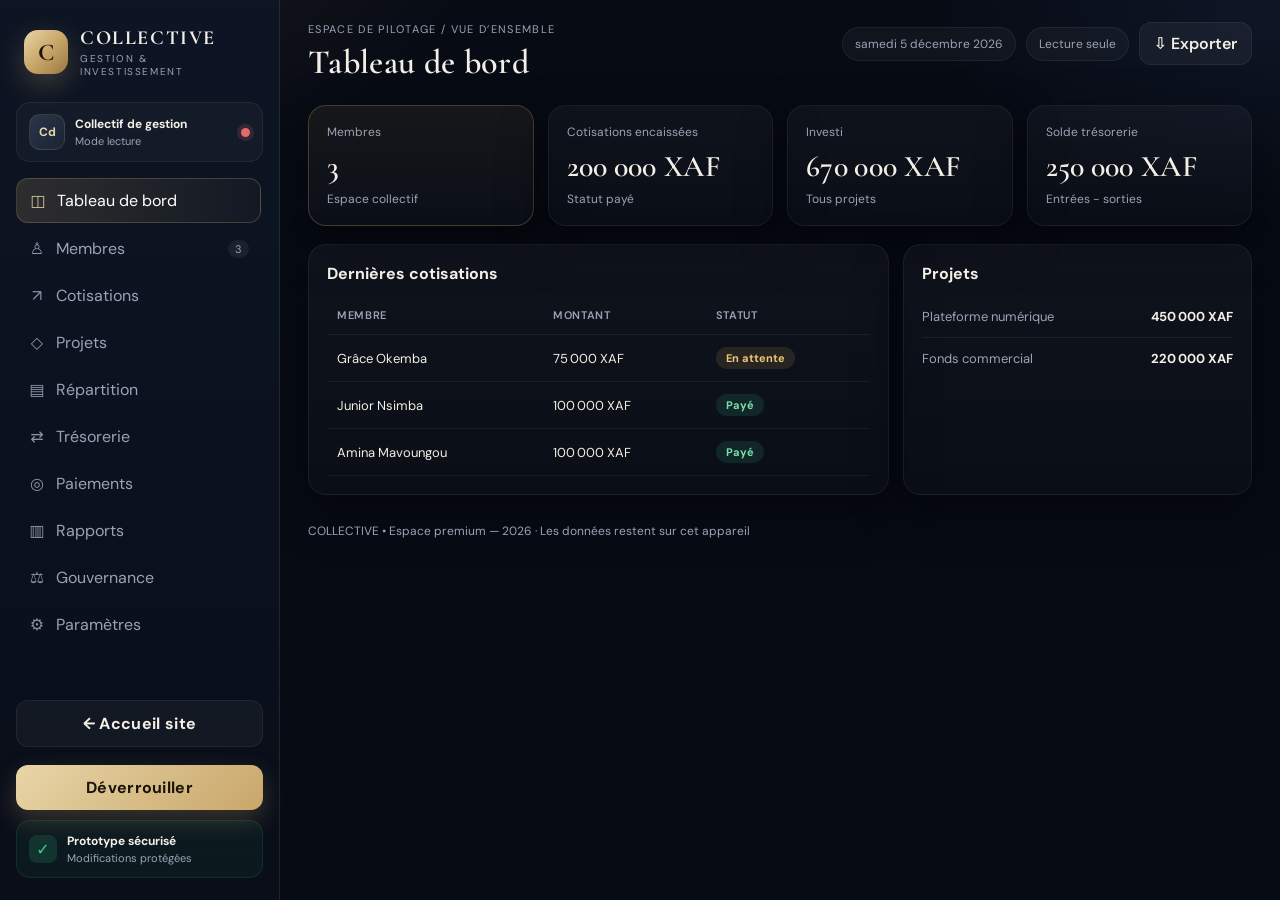
==== app.html @ b7f1f4a0 "Landing 3 pages avec slide + app.html séparée" ====
<!doctype html>
<html lang="fr">
<head>
  <meta charset="utf-8">
  <meta name="viewport" content="width=device-width,initial-scale=1">
  <meta name="theme-color" content="#0a0f1a">
  <title>COLLECTIVE — Espace de gestion</title>
  <link rel="stylesheet" href="style.css">
  <link rel="preconnect" href="https://fonts.googleapis.com">
  <link rel="preconnect" href="https://fonts.gstatic.com" crossorigin>
  <link href="https://fonts.googleapis.com/css2?family=Cormorant+Garamond:wght@500;600;700&family=DM+Sans:wght@400;500;600;700&display=swap" rel="stylesheet">
</head>
<body>
  <div class="app-shell">
    <aside class="sidebar">
      <div class="brand">
        <div class="brand-mark">C</div>
        <div>
          <b>COLLECTIVE</b>
          <small>GESTION & INVESTISSEMENT</small>
        </div>
      </div>
      <div class="workspace">
        <span class="avatar" id="wsAvatar">CG</span>
        <div>
          <b id="wsName">Collectif de gestion</b>
          <small id="wsMode">Mode lecture</small>
        </div>
        <span class="lock-dot" id="lockDot" title="Verrouillé"></span>
      </div>
      <nav id="nav">
        <button class="nav-item active" data-page="dashboard"><span>◫</span> Tableau de bord</button>
        <button class="nav-item" data-page="members"><span>♙</span> Membres <em id="memberNavCount">0</em></button>
        <button class="nav-item" data-page="contributions"><span>↗</span> Cotisations</button>
        <button class="nav-item" data-page="projects"><span>◇</span> Projets</button>
        <button class="nav-item" data-page="finance"><span>▤</span> Répartition</button>
        <button class="nav-item" data-page="transactions"><span>⇄</span> Trésorerie</button>
        <button class="nav-item" data-page="payments"><span>◎</span> Paiements</button>
        <button class="nav-item" data-page="reports"><span>▥</span> Rapports</button>
        <button class="nav-item" data-page="governance"><span>⚖</span> Gouvernance</button>
        <button class="nav-item" data-page="settings"><span>⚙</span> Paramètres</button>
      </nav>
      <div class="sidebar-bottom">
        <a href="index.html" class="btn-unlock locked-state" style="display:block;text-align:center;text-decoration:none;margin-bottom:8px">← Accueil site</a>
        <button class="btn-unlock" id="toggleLockBtn">Déverrouiller</button>
        <div class="secure-line">
          <span class="secure-icon">✓</span>
          <div>
            <b>Prototype sécurisé</b>
            <small>Modifications protégées</small>
          </div>
        </div>
      </div>
    </aside>
    <main class="main">
      <header class="topbar">
        <div>
          <div class="eyebrow">ESPACE DE PILOTAGE / <span id="crumb">VUE D’ENSEMBLE</span></div>
          <h1 id="pageTitle">Tableau de bord</h1>
        </div>
        <div class="top-actions">
          <span class="date-pill" id="today"></span>
          <span class="mode-pill" id="modePill">Lecture seule</span>
          <button class="btn btn-light" id="exportAll">⇩ Exporter</button>
        </div>
      </header>
      <div id="pageContent"></div>
      <footer>COLLECTIVE • Espace premium — <span id="year"></span> · Les données restent sur cet appareil</footer>
    </main>
  </div>
  <div id="modalRoot"></div>
  <div class="toast" id="toast"></div>
  <input id="importFile" type="file" accept="application/json" hidden>
  <script src="app.js"></script>
</body>
</html>
---- style.css ----
:root{
  --bg:#070b14;
  --bg2:#0c1220;
  --panel:#101826;
  --panel2:#152033;
  --line:rgba(201,167,106,.14);
  --line2:rgba(255,255,255,.06);
  --text:#f3efe6;
  --muted:#9aa3b5;
  --gold:#c9a76a;
  --gold2:#e8d5a8;
  --gold-soft:rgba(201,167,106,.12);
  --ok:#3ecf8e;
  --warn:#e6b35a;
  --danger:#e06b6b;
  --blue:#6ea8ff;
  --radius:18px;
  --shadow:0 18px 50px rgba(0,0,0,.45);
  --sidebar:280px;
  --font:"DM Sans",system-ui,sans-serif;
  --display:"Cormorant Garamond",Georgia,serif;
}
*{box-sizing:border-box}
html,body{margin:0;padding:0;min-height:100%}
body{
  font-family:var(--font);
  color:var(--text);
  background:
    radial-gradient(900px 500px at 0% -10%, rgba(201,167,106,.12), transparent 55%),
    radial-gradient(700px 400px at 100% 0%, rgba(80,120,200,.10), transparent 50%),
    var(--bg);
}
button,input,select,textarea{font:inherit;color:inherit}
button{cursor:pointer;border:0;background:none}
a{color:var(--gold2);text-decoration:none}
.app-shell{display:grid;grid-template-columns:var(--sidebar) 1fr;min-height:100vh}
.sidebar{
  background:linear-gradient(180deg,#0d1524 0%,#090e18 100%);
  border-right:1px solid var(--line);
  padding:22px 16px;
  display:flex;flex-direction:column;gap:16px;
  position:sticky;top:0;height:100vh;
}
.brand{display:flex;align-items:center;gap:12px;padding:4px 8px 8px}
.brand-mark{
  width:44px;height:44px;border-radius:14px;
  background:linear-gradient(135deg,#e8d5a8,#c9a76a 50%,#9a7740);
  color:#1a1408;display:grid;place-items:center;
  font-family:var(--display);font-weight:700;font-size:24px;
  box-shadow:0 10px 28px rgba(201,167,106,.28);
}
.brand b{display:block;font-family:var(--display);font-size:20px;letter-spacing:.08em;font-weight:700}
.brand small{display:block;font-size:10px;letter-spacing:.16em;color:var(--muted);margin-top:2px}
.workspace{
  display:flex;align-items:center;gap:10px;
  background:rgba(255,255,255,.03);
  border:1px solid var(--line2);
  border-radius:14px;padding:11px 12px;
}
.avatar{
  width:36px;height:36px;border-radius:11px;
  background:linear-gradient(135deg,#2a3548,#1a2436);
  border:1px solid var(--line);
  display:grid;place-items:center;font-size:12px;font-weight:700;color:var(--gold2);
}
.workspace b,.workspace small{display:block}
.workspace b{font-size:12px}
.workspace small{font-size:11px;color:var(--muted);margin-top:2px}
.lock-dot{
  width:9px;height:9px;border-radius:50%;margin-left:auto;
  background:#e06b6b;box-shadow:0 0 0 4px rgba(224,107,107,.15);
}
.lock-dot.unlocked{background:var(--ok);box-shadow:0 0 0 4px rgba(62,207,142,.15)}
nav{display:flex;flex-direction:column;gap:4px;flex:1;overflow:auto;padding-right:2px}
.nav-item{
  display:flex;align-items:center;gap:10px;
  padding:11px 12px;border-radius:12px;color:var(--muted);
  text-align:left;transition:.15s ease;
}
.nav-item span{width:18px;text-align:center;opacity:.9}
.nav-item em{
  margin-left:auto;font-style:normal;font-size:11px;
  background:rgba(255,255,255,.06);padding:2px 7px;border-radius:999px;
}
.nav-item:hover{background:rgba(255,255,255,.04);color:var(--text)}
.nav-item.active{
  background:linear-gradient(90deg,rgba(201,167,106,.18),rgba(201,167,106,.04));
  color:#fff;border:1px solid rgba(201,167,106,.25);
}
.nav-item.active span{color:var(--gold2)}
.sidebar-bottom{display:grid;gap:10px}
.btn-unlock{
  width:100%;padding:12px 14px;border-radius:12px;
  background:linear-gradient(135deg,#e8d5a8,#c9a76a);
  color:#1a1408;font-weight:700;letter-spacing:.02em;
  box-shadow:0 10px 24px rgba(201,167,106,.25);
}
.btn-unlock:hover{filter:brightness(1.05)}
.btn-unlock.locked-state{
  background:rgba(255,255,255,.04);
  color:var(--text);border:1px solid var(--line2);
  box-shadow:none;
}
.secure-line{
  display:flex;gap:10px;align-items:center;
  padding:12px;border-radius:14px;
  background:rgba(62,207,142,.06);border:1px solid rgba(62,207,142,.12);
}
.secure-icon{
  width:28px;height:28px;border-radius:8px;background:rgba(62,207,142,.15);
  display:grid;place-items:center;color:var(--ok);font-weight:700;
}
.secure-line b,.secure-line small{display:block}
.secure-line b{font-size:12px}
.secure-line small{font-size:11px;color:var(--muted);margin-top:2px}
.main{padding:22px 28px 40px;min-width:0}
.topbar{display:flex;justify-content:space-between;align-items:flex-start;gap:16px;margin-bottom:22px}
.eyebrow{color:var(--muted);font-size:11px;letter-spacing:.12em;text-transform:uppercase;margin-bottom:6px}
.topbar h1{margin:0;font-family:var(--display);font-size:34px;font-weight:600;letter-spacing:.01em}
.top-actions{display:flex;align-items:center;gap:10px;flex-wrap:wrap;justify-content:flex-end}
.date-pill,.mode-pill{
  background:rgba(255,255,255,.04);border:1px solid var(--line2);
  padding:8px 12px;border-radius:999px;color:var(--muted);font-size:12px;
}
.mode-pill.edit{color:#1a1408;background:linear-gradient(135deg,#e8d5a8,#c9a76a);border-color:transparent;font-weight:700}
.btn{
  display:inline-flex;align-items:center;gap:8px;
  padding:10px 14px;border-radius:12px;font-weight:600;transition:.15s ease;
}
.btn-light{background:rgba(255,255,255,.05);border:1px solid var(--line2);color:var(--text)}
.btn-light:hover{background:rgba(255,255,255,.09)}
.btn-primary{
  background:linear-gradient(135deg,#e8d5a8,#c9a76a);
  color:#1a1408;box-shadow:0 10px 24px rgba(201,167,106,.22);
}
.btn-primary:hover{filter:brightness(1.06)}
.btn-danger{background:rgba(224,107,107,.12);color:#f0a0a0;border:1px solid rgba(224,107,107,.25)}
.btn-ghost{color:var(--muted)}
.btn-ghost:hover{color:var(--text)}
.btn:disabled,.btn[disabled]{opacity:.45;cursor:not-allowed;filter:none}
.grid{display:grid;gap:16px}
.stats{display:grid;grid-template-columns:repeat(4,minmax(0,1fr));gap:14px;margin-bottom:18px}
.card{
  background:linear-gradient(180deg,rgba(255,255,255,.035),rgba(255,255,255,.015));
  border:1px solid var(--line2);
  border-radius:var(--radius);
  padding:18px;
  box-shadow:var(--shadow);
}
.card.gold-edge{border-color:rgba(201,167,106,.28);background:linear-gradient(180deg,rgba(201,167,106,.08),rgba(255,255,255,.02))}
.stat-label{font-size:12px;color:var(--muted)}
.stat-value{font-family:var(--display);font-size:30px;font-weight:600;margin-top:8px;letter-spacing:.01em}
.stat-sub{font-size:12px;color:var(--muted);margin-top:6px}
.page-head{display:flex;justify-content:space-between;align-items:center;gap:12px;margin-bottom:14px}
.two-col{display:grid;grid-template-columns:1.25fr .75fr;gap:14px}
.three-col{display:grid;grid-template-columns:repeat(3,1fr);gap:14px}
.table-top{display:flex;justify-content:space-between;align-items:center;gap:10px;margin-bottom:12px;flex-wrap:wrap}
.search{
  min-width:200px;flex:1;max-width:280px;
  background:rgba(0,0,0,.25);border:1px solid var(--line2);
  border-radius:12px;padding:11px 12px;outline:none;
}
.search:focus{border-color:rgba(201,167,106,.45)}
.table-wrap{overflow:auto}
table{width:100%;border-collapse:collapse}
th,td{padding:12px 10px;text-align:left;border-bottom:1px solid var(--line2);font-size:13px}
th{color:var(--muted);font-size:11px;text-transform:uppercase;letter-spacing:.06em;font-weight:600}
tr:hover td{background:rgba(255,255,255,.02)}
.badge{display:inline-flex;align-items:center;padding:4px 10px;border-radius:999px;font-size:11px;font-weight:700}
.badge-ok{background:rgba(62,207,142,.12);color:#7be0b0}
.badge-warn{background:rgba(230,179,90,.12);color:#f0c878}
.badge-danger{background:rgba(224,107,107,.12);color:#f0a0a0}
.badge-info{background:rgba(110,168,255,.12);color:#9ec2ff}
.badge-gold{background:var(--gold-soft);color:var(--gold2)}
.form-grid{display:grid;grid-template-columns:1fr 1fr;gap:12px}
.field{display:grid;gap:6px}
.field.full{grid-column:1/-1}
.field label{font-size:12px;color:var(--muted)}
.field input,.field select,.field textarea{
  background:rgba(0,0,0,.28);border:1px solid var(--line2);
  border-radius:12px;padding:11px 12px;outline:none;
}
.field input:focus,.field select:focus,.field textarea:focus{
  border-color:rgba(201,167,106,.5);box-shadow:0 0 0 3px rgba(201,167,106,.12);
}
.field textarea{min-height:90px;resize:vertical}
.notice{
  border-left:3px solid var(--gold);
  background:rgba(201,167,106,.08);
  padding:14px 16px;font-size:13px;line-height:1.65;color:var(--gold2);
  border-radius:0 12px 12px 0;margin-bottom:16px;
}
.metric-line{display:flex;justify-content:space-between;gap:12px;font-size:13px;padding:12px 0;border-bottom:1px solid var(--line2)}
.metric-line:last-child{border-bottom:0}
.metric-line span{color:var(--muted)}
.pay-grid{display:grid;grid-template-columns:repeat(2,minmax(0,1fr));gap:14px}
.pay-card{
  border:1px solid var(--line2);border-radius:16px;padding:16px;
  background:linear-gradient(180deg,rgba(255,255,255,.03),rgba(255,255,255,.01));
}
.pay-card h3{margin:0 0 4px;font-size:15px}
.pay-card .provider{font-size:12px;color:var(--muted);margin-bottom:12px}
.pay-card .num{font-family:var(--display);font-size:22px;font-weight:600;letter-spacing:.02em;color:var(--gold2)}
.pay-card .owner{font-size:12px;color:var(--muted);margin-top:6px}
.pay-logo{
  width:42px;height:42px;border-radius:12px;display:grid;place-items:center;
  font-weight:800;font-size:12px;margin-bottom:10px;letter-spacing:.04em;
}
.pay-logo.momo{background:rgba(255,204,0,.15);color:#ffcc00}
.pay-logo.airtel{background:rgba(237,28,36,.15);color:#ff6b6b}
.pay-logo.orange{background:rgba(255,121,0,.15);color:#ff9a4a}
.pay-logo.visa{background:rgba(26,31,113,.25);color:#9eb6ff}
.modal-backdrop{
  position:fixed;inset:0;background:rgba(3,7,18,.78);
  display:grid;place-items:center;z-index:50;padding:20px;
  backdrop-filter:blur(6px);
}
.modal{
  width:min(520px,100%);background:#101826;border:1px solid var(--line);
  border-radius:20px;padding:22px;box-shadow:var(--shadow);
}
.modal h3{margin:0 0 14px;font-family:var(--display);font-size:26px;font-weight:600}
.modal-actions{display:flex;justify-content:flex-end;gap:10px;margin-top:18px}
.toast{
  position:fixed;bottom:24px;right:24px;z-index:60;
  background:#152033;border:1px solid var(--line);
  border-radius:14px;padding:12px 16px;box-shadow:var(--shadow);
  transform:translateY(120%);opacity:0;transition:.25s ease;max-width:320px;
}
.toast.show{transform:translateY(0);opacity:1}
footer{margin-top:28px;color:var(--muted);font-size:12px}
@media (max-width:1100px){
  .stats{grid-template-columns:repeat(2,minmax(0,1fr))}
  .two-col,.pay-grid{grid-template-columns:1fr}
}
@media (max-width:860px){
  .app-shell{grid-template-columns:1fr}
  .sidebar{position:relative;height:auto}
  .stats,.three-col,.form-grid{grid-template-columns:1fr}
  .main{padding:16px}
  .topbar h1{font-size:26px}
}
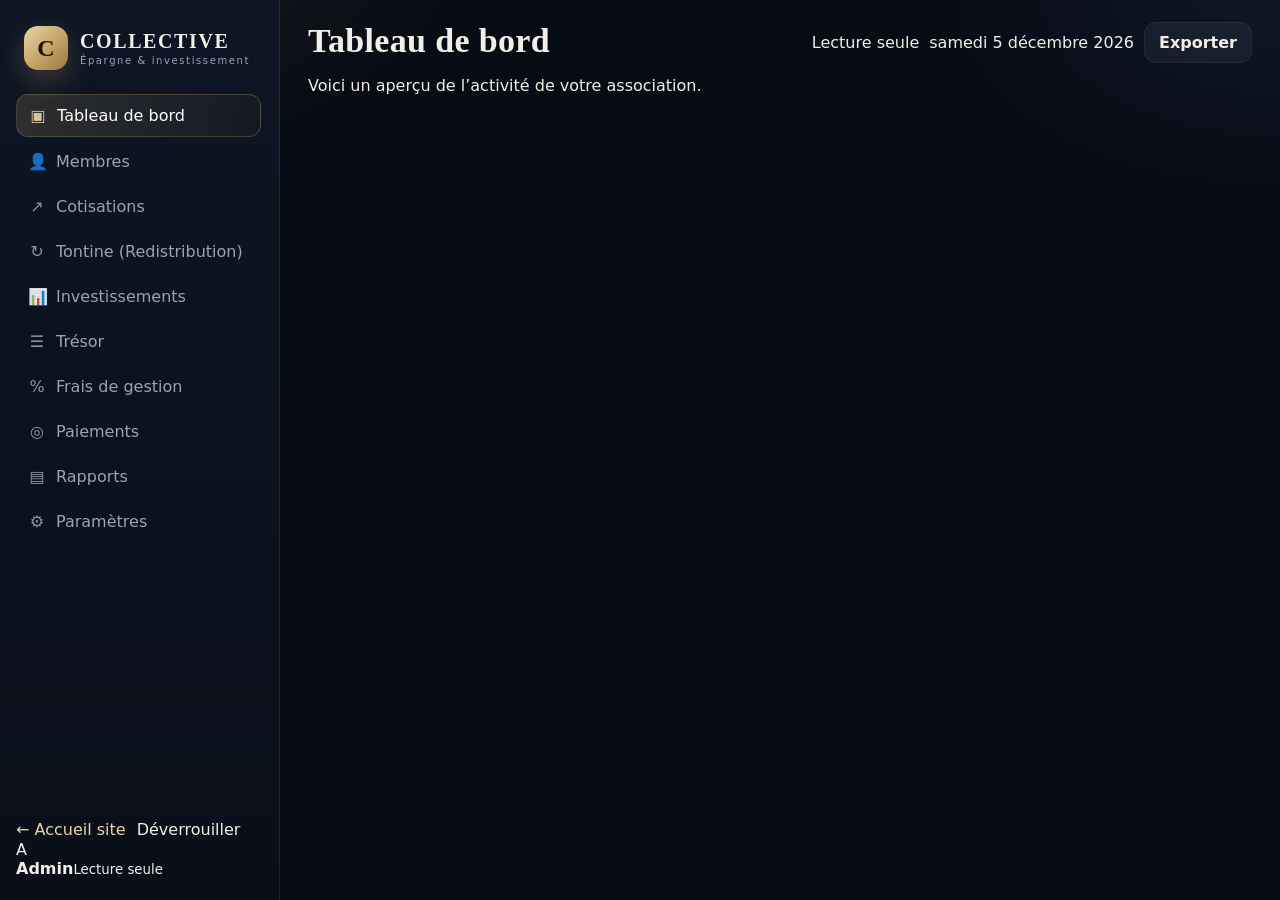
==== commit e25c5713: "UI type Tontine Solidaire: donut, graphiques, thèmes couleurs, tontine" ====
--- a/app.html
+++ b/app.html
@@ -3,12 +3,10 @@
 <head>
   <meta charset="utf-8">
   <meta name="viewport" content="width=device-width,initial-scale=1">
-  <meta name="theme-color" content="#0a0f1a">
+  <meta name="theme-color" content="#0b1f4a">
   <title>COLLECTIVE — Espace de gestion</title>
   <link rel="stylesheet" href="style.css">
-  <link rel="preconnect" href="https://fonts.googleapis.com">
-  <link rel="preconnect" href="https://fonts.gstatic.com" crossorigin>
-  <link href="https://fonts.googleapis.com/css2?family=Cormorant+Garamond:wght@500;600;700&family=DM+Sans:wght@400;500;600;700&display=swap" rel="stylesheet">
+  <link href="https://fonts.googleapis.com/css2?family=Inter:wght@400;500;600;700;800&display=swap" rel="stylesheet">
 </head>
 <body>
   <div class="app-shell">
@@ -17,55 +15,43 @@
         <div class="brand-mark">C</div>
         <div>
           <b>COLLECTIVE</b>
-          <small>GESTION & INVESTISSEMENT</small>
+          <small>Épargne & investissement</small>
         </div>
       </div>
-      <div class="workspace">
-        <span class="avatar" id="wsAvatar">CG</span>
-        <div>
-          <b id="wsName">Collectif de gestion</b>
-          <small id="wsMode">Mode lecture</small>
-        </div>
-        <span class="lock-dot" id="lockDot" title="Verrouillé"></span>
-      </div>
       <nav id="nav">
-        <button class="nav-item active" data-page="dashboard"><span>◫</span> Tableau de bord</button>
-        <button class="nav-item" data-page="members"><span>♙</span> Membres <em id="memberNavCount">0</em></button>
+        <button class="nav-item active" data-page="dashboard"><span>▣</span> Tableau de bord</button>
+        <button class="nav-item" data-page="members"><span>👤</span> Membres</button>
         <button class="nav-item" data-page="contributions"><span>↗</span> Cotisations</button>
-        <button class="nav-item" data-page="projects"><span>◇</span> Projets</button>
-        <button class="nav-item" data-page="finance"><span>▤</span> Répartition</button>
-        <button class="nav-item" data-page="transactions"><span>⇄</span> Trésorerie</button>
+        <button class="nav-item" data-page="tontine"><span>↻</span> Tontine (Redistribution)</button>
+        <button class="nav-item" data-page="projects"><span>📊</span> Investissements</button>
+        <button class="nav-item" data-page="transactions"><span>☰</span> Trésor</button>
+        <button class="nav-item" data-page="finance"><span>%</span> Frais de gestion</button>
         <button class="nav-item" data-page="payments"><span>◎</span> Paiements</button>
-        <button class="nav-item" data-page="reports"><span>▥</span> Rapports</button>
-        <button class="nav-item" data-page="governance"><span>⚖</span> Gouvernance</button>
+        <button class="nav-item" data-page="reports"><span>▤</span> Rapports</button>
         <button class="nav-item" data-page="settings"><span>⚙</span> Paramètres</button>
       </nav>
-      <div class="sidebar-bottom">
-        <a href="index.html" class="btn-unlock locked-state" style="display:block;text-align:center;text-decoration:none;margin-bottom:8px">← Accueil site</a>
-        <button class="btn-unlock" id="toggleLockBtn">Déverrouiller</button>
-        <div class="secure-line">
-          <span class="secure-icon">✓</span>
-          <div>
-            <b>Prototype sécurisé</b>
-            <small>Modifications protégées</small>
-          </div>
+      <div class="sidebar-foot">
+        <a href="index.html" class="side-link">← Accueil site</a>
+        <button class="side-btn" id="toggleLockBtn">Déverrouiller</button>
+        <div class="admin-chip">
+          <span class="av">A</span>
+          <div><b id="wsName">Admin</b><small id="wsMode">Lecture seule</small></div>
         </div>
       </div>
     </aside>
     <main class="main">
       <header class="topbar">
         <div>
-          <div class="eyebrow">ESPACE DE PILOTAGE / <span id="crumb">VUE D’ENSEMBLE</span></div>
           <h1 id="pageTitle">Tableau de bord</h1>
+          <p class="sub" id="pageSub">Voici un aperçu de l’activité de votre association.</p>
         </div>
         <div class="top-actions">
-          <span class="date-pill" id="today"></span>
-          <span class="mode-pill" id="modePill">Lecture seule</span>
-          <button class="btn btn-light" id="exportAll">⇩ Exporter</button>
+          <span class="pill" id="modePill">Lecture seule</span>
+          <span class="pill" id="today"></span>
+          <button class="btn btn-light" id="exportAll">Exporter</button>
         </div>
       </header>
       <div id="pageContent"></div>
-      <footer>COLLECTIVE • Espace premium — <span id="year"></span> · Les données restent sur cet appareil</footer>
     </main>
   </div>
   <div id="modalRoot"></div>
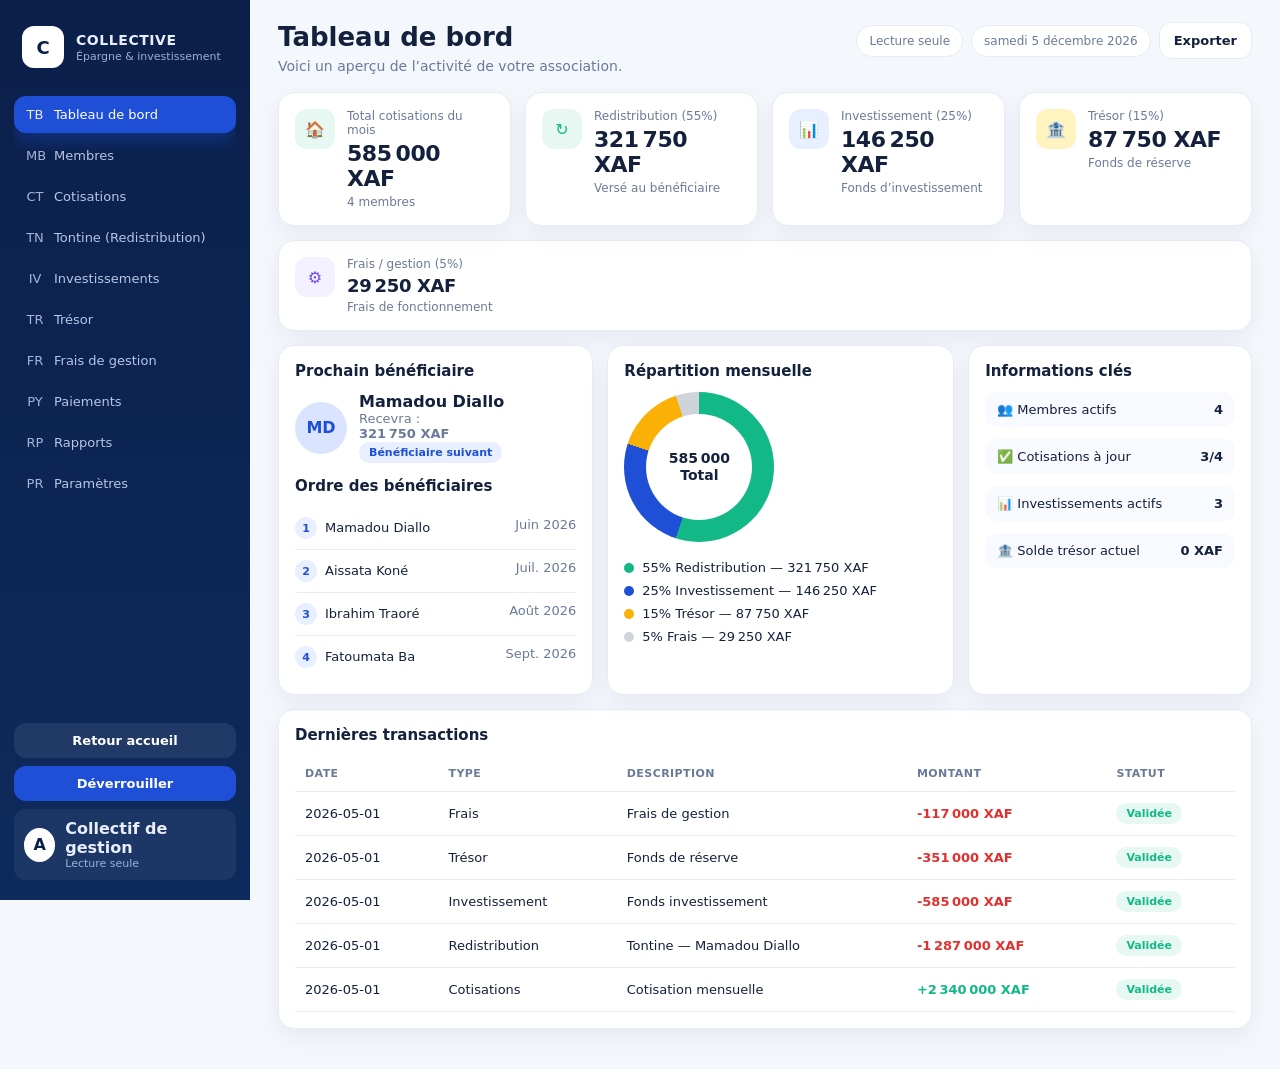
==== commit 4f3b0d34: "No emojis, unified gold accent, overflow fixes, changeable page background" ====
--- a/app.html
+++ b/app.html
@@ -3,10 +3,10 @@
 <head>
   <meta charset="utf-8">
   <meta name="viewport" content="width=device-width,initial-scale=1">
-  <meta name="theme-color" content="#0b1f4a">
+  <meta name="theme-color" content="#0d1524">
   <title>COLLECTIVE — Espace de gestion</title>
   <link rel="stylesheet" href="style.css">
-  <link href="https://fonts.googleapis.com/css2?family=Inter:wght@400;500;600;700;800&display=swap" rel="stylesheet">
+  <link href="https://fonts.googleapis.com/css2?family=DM+Sans:wght@400;500;600;700&display=swap" rel="stylesheet">
 </head>
 <body>
   <div class="app-shell">
@@ -19,19 +19,19 @@
         </div>
       </div>
       <nav id="nav">
-        <button class="nav-item active" data-page="dashboard"><span>▣</span> Tableau de bord</button>
-        <button class="nav-item" data-page="members"><span>👤</span> Membres</button>
-        <button class="nav-item" data-page="contributions"><span>↗</span> Cotisations</button>
-        <button class="nav-item" data-page="tontine"><span>↻</span> Tontine (Redistribution)</button>
-        <button class="nav-item" data-page="projects"><span>📊</span> Investissements</button>
-        <button class="nav-item" data-page="transactions"><span>☰</span> Trésor</button>
-        <button class="nav-item" data-page="finance"><span>%</span> Frais de gestion</button>
-        <button class="nav-item" data-page="payments"><span>◎</span> Paiements</button>
-        <button class="nav-item" data-page="reports"><span>▤</span> Rapports</button>
-        <button class="nav-item" data-page="settings"><span>⚙</span> Paramètres</button>
+        <button class="nav-item active" data-page="dashboard"><span class="ico">TB</span> Tableau de bord</button>
+        <button class="nav-item" data-page="members"><span class="ico">MB</span> Membres</button>
+        <button class="nav-item" data-page="contributions"><span class="ico">CT</span> Cotisations</button>
+        <button class="nav-item" data-page="tontine"><span class="ico">TN</span> Tontine (Redistribution)</button>
+        <button class="nav-item" data-page="projects"><span class="ico">IV</span> Investissements</button>
+        <button class="nav-item" data-page="transactions"><span class="ico">TR</span> Trésor</button>
+        <button class="nav-item" data-page="finance"><span class="ico">FR</span> Frais de gestion</button>
+        <button class="nav-item" data-page="payments"><span class="ico">PY</span> Paiements</button>
+        <button class="nav-item" data-page="reports"><span class="ico">RP</span> Rapports</button>
+        <button class="nav-item" data-page="settings"><span class="ico">PR</span> Paramètres</button>
       </nav>
       <div class="sidebar-foot">
-        <a href="index.html" class="side-link">← Accueil site</a>
+        <a href="index.html" class="side-link">Retour accueil</a>
         <button class="side-btn" id="toggleLockBtn">Déverrouiller</button>
         <div class="admin-chip">
           <span class="av">A</span>
--- a/style.css
+++ b/style.css
@@ -1,242 +1,193 @@
 :root{
-  --bg:#070b14;
-  --bg2:#0c1220;
-  --panel:#101826;
-  --panel2:#152033;
-  --line:rgba(201,167,106,.14);
-  --line2:rgba(255,255,255,.06);
-  --text:#f3efe6;
-  --muted:#9aa3b5;
-  --gold:#c9a76a;
-  --gold2:#e8d5a8;
-  --gold-soft:rgba(201,167,106,.12);
-  --ok:#3ecf8e;
-  --warn:#e6b35a;
-  --danger:#e06b6b;
-  --blue:#6ea8ff;
-  --radius:18px;
-  --shadow:0 18px 50px rgba(0,0,0,.45);
-  --sidebar:280px;
-  --font:"DM Sans",system-ui,sans-serif;
-  --display:"Cormorant Garamond",Georgia,serif;
+  --primary:#1e4fd6;
+  --primary-soft:#e8efff;
+  --sidebar:#0b1f4a;
+  --sidebar-2:#0e2a5c;
+  --bg:#f4f7fc;
+  --card:#ffffff;
+  --text:#14213d;
+  --muted:#6b7a99;
+  --line:#e6ebf5;
+  --ok:#12b886;
+  --ok-soft:#e6f8f1;
+  --warn:#f59f00;
+  --danger:#e03131;
+  --blue:#228be6;
+  --yellow:#fab005;
+  --radius:16px;
+  --shadow:0 8px 24px rgba(20,33,61,.06);
+  --font:Inter,system-ui,sans-serif;
 }
 *{box-sizing:border-box}
-html,body{margin:0;padding:0;min-height:100%}
-body{
-  font-family:var(--font);
-  color:var(--text);
-  background:
-    radial-gradient(900px 500px at 0% -10%, rgba(201,167,106,.12), transparent 55%),
-    radial-gradient(700px 400px at 100% 0%, rgba(80,120,200,.10), transparent 50%),
-    var(--bg);
-}
+html,body{margin:0;min-height:100%;font-family:var(--font);color:var(--text);background:var(--bg)}
 button,input,select,textarea{font:inherit;color:inherit}
 button{cursor:pointer;border:0;background:none}
-a{color:var(--gold2);text-decoration:none}
-.app-shell{display:grid;grid-template-columns:var(--sidebar) 1fr;min-height:100vh}
+a{color:var(--primary);text-decoration:none}
+.app-shell{display:grid;grid-template-columns:250px 1fr;min-height:100vh}
 .sidebar{
-  background:linear-gradient(180deg,#0d1524 0%,#090e18 100%);
-  border-right:1px solid var(--line);
-  padding:22px 16px;
-  display:flex;flex-direction:column;gap:16px;
+  background:linear-gradient(180deg,var(--sidebar),var(--sidebar-2));
+  color:#e8eefc;padding:20px 14px;display:flex;flex-direction:column;gap:18px;
   position:sticky;top:0;height:100vh;
 }
-.brand{display:flex;align-items:center;gap:12px;padding:4px 8px 8px}
+.brand{display:flex;align-items:center;gap:12px;padding:6px 8px 10px}
 .brand-mark{
-  width:44px;height:44px;border-radius:14px;
-  background:linear-gradient(135deg,#e8d5a8,#c9a76a 50%,#9a7740);
-  color:#1a1408;display:grid;place-items:center;
-  font-family:var(--display);font-weight:700;font-size:24px;
-  box-shadow:0 10px 28px rgba(201,167,106,.28);
+  width:42px;height:42px;border-radius:12px;background:#fff;color:var(--sidebar);
+  display:grid;place-items:center;font-weight:800;font-size:18px;
 }
-.brand b{display:block;font-family:var(--display);font-size:20px;letter-spacing:.08em;font-weight:700}
-.brand small{display:block;font-size:10px;letter-spacing:.16em;color:var(--muted);margin-top:2px}
-.workspace{
-  display:flex;align-items:center;gap:10px;
-  background:rgba(255,255,255,.03);
-  border:1px solid var(--line2);
-  border-radius:14px;padding:11px 12px;
-}
-.avatar{
-  width:36px;height:36px;border-radius:11px;
-  background:linear-gradient(135deg,#2a3548,#1a2436);
-  border:1px solid var(--line);
-  display:grid;place-items:center;font-size:12px;font-weight:700;color:var(--gold2);
-}
-.workspace b,.workspace small{display:block}
-.workspace b{font-size:12px}
-.workspace small{font-size:11px;color:var(--muted);margin-top:2px}
-.lock-dot{
-  width:9px;height:9px;border-radius:50%;margin-left:auto;
-  background:#e06b6b;box-shadow:0 0 0 4px rgba(224,107,107,.15);
-}
-.lock-dot.unlocked{background:var(--ok);box-shadow:0 0 0 4px rgba(62,207,142,.15)}
-nav{display:flex;flex-direction:column;gap:4px;flex:1;overflow:auto;padding-right:2px}
+.brand b{display:block;font-size:14px;letter-spacing:.04em}
+.brand small{display:block;font-size:11px;color:#9db0d4;margin-top:2px}
+nav{display:flex;flex-direction:column;gap:4px;flex:1;overflow:auto}
 .nav-item{
-  display:flex;align-items:center;gap:10px;
-  padding:11px 12px;border-radius:12px;color:var(--muted);
-  text-align:left;transition:.15s ease;
+  display:flex;align-items:center;gap:10px;padding:11px 12px;border-radius:12px;
+  color:#b7c6e6;text-align:left;font-size:13px;font-weight:500;
 }
 .nav-item span{width:18px;text-align:center;opacity:.9}
-.nav-item em{
-  margin-left:auto;font-style:normal;font-size:11px;
-  background:rgba(255,255,255,.06);padding:2px 7px;border-radius:999px;
+.nav-item:hover{background:rgba(255,255,255,.06);color:#fff}
+.nav-item.active{background:var(--primary);color:#fff;box-shadow:0 8px 18px rgba(30,79,214,.35)}
+.sidebar-foot{display:grid;gap:8px}
+.side-link,.side-btn{
+  display:block;text-align:center;padding:10px;border-radius:12px;font-size:13px;font-weight:600;
+  background:rgba(255,255,255,.08);color:#fff;
 }
-.nav-item:hover{background:rgba(255,255,255,.04);color:var(--text)}
-.nav-item.active{
-  background:linear-gradient(90deg,rgba(201,167,106,.18),rgba(201,167,106,.04));
-  color:#fff;border:1px solid rgba(201,167,106,.25);
+.side-btn{background:var(--primary)}
+.admin-chip{
+  display:flex;align-items:center;gap:10px;padding:10px;border-radius:12px;
+  background:rgba(255,255,255,.06);
 }
-.nav-item.active span{color:var(--gold2)}
-.sidebar-bottom{display:grid;gap:10px}
-.btn-unlock{
-  width:100%;padding:12px 14px;border-radius:12px;
-  background:linear-gradient(135deg,#e8d5a8,#c9a76a);
-  color:#1a1408;font-weight:700;letter-spacing:.02em;
-  box-shadow:0 10px 24px rgba(201,167,106,.25);
+.admin-chip .av{
+  width:34px;height:34px;border-radius:50%;background:#fff;color:var(--sidebar);
+  display:grid;place-items:center;font-weight:700;
 }
-.btn-unlock:hover{filter:brightness(1.05)}
-.btn-unlock.locked-state{
-  background:rgba(255,255,255,.04);
-  color:var(--text);border:1px solid var(--line2);
-  box-shadow:none;
+.admin-chip b,.admin-chip small{display:block}
+.admin-chip small{color:#9db0d4;font-size:11px}
+.main{padding:22px 28px 40px;min-width:0}
+.topbar{display:flex;justify-content:space-between;gap:16px;align-items:flex-start;margin-bottom:18px}
+.topbar h1{margin:0;font-size:26px;font-weight:800}
+.sub{margin:6px 0 0;color:var(--muted);font-size:14px}
+.top-actions{display:flex;gap:8px;flex-wrap:wrap;align-items:center}
+.pill{
+  background:#fff;border:1px solid var(--line);border-radius:999px;
+  padding:8px 12px;font-size:12px;color:var(--muted);
 }
-.secure-line{
-  display:flex;gap:10px;align-items:center;
-  padding:12px;border-radius:14px;
-  background:rgba(62,207,142,.06);border:1px solid rgba(62,207,142,.12);
+.pill.edit{background:var(--primary-soft);color:var(--primary);border-color:transparent;font-weight:700}
+.btn{
+  display:inline-flex;align-items:center;gap:8px;padding:10px 14px;border-radius:12px;
+  font-weight:600;font-size:13px;
 }
-.secure-icon{
-  width:28px;height:28px;border-radius:8px;background:rgba(62,207,142,.15);
-  display:grid;place-items:center;color:var(--ok);font-weight:700;
+.btn-light{background:#fff;border:1px solid var(--line)}
+.btn-primary{background:var(--primary);color:#fff}
+.btn-danger{background:#ffe3e3;color:var(--danger)}
+.btn-ghost{color:var(--muted)}
+.btn:disabled{opacity:.45;cursor:not-allowed}
+.stats{display:grid;grid-template-columns:repeat(4,minmax(0,1fr));gap:14px;margin-bottom:14px}
+.card{
+  background:var(--card);border:1px solid var(--line);border-radius:var(--radius);
+  padding:16px;box-shadow:var(--shadow);
 }
-.secure-line b,.secure-line small{display:block}
-.secure-line b{font-size:12px}
-.secure-line small{font-size:11px;color:var(--muted);margin-top:2px}
-.main{padding:22px 28px 40px;min-width:0}
-.topbar{display:flex;justify-content:space-between;align-items:flex-start;gap:16px;margin-bottom:22px}
-.eyebrow{color:var(--muted);font-size:11px;letter-spacing:.12em;text-transform:uppercase;margin-bottom:6px}
-.topbar h1{margin:0;font-family:var(--display);font-size:34px;font-weight:600;letter-spacing:.01em}
-.top-actions{display:flex;align-items:center;gap:10px;flex-wrap:wrap;justify-content:flex-end}
-.date-pill,.mode-pill{
-  background:rgba(255,255,255,.04);border:1px solid var(--line2);
-  padding:8px 12px;border-radius:999px;color:var(--muted);font-size:12px;
+.stat{display:flex;gap:12px;align-items:flex-start}
+.stat .ico{
+  width:40px;height:40px;border-radius:12px;display:grid;place-items:center;font-size:16px;flex-shrink:0;
 }
-.mode-pill.edit{color:#1a1408;background:linear-gradient(135deg,#e8d5a8,#c9a76a);border-color:transparent;font-weight:700}
-.btn{
-  display:inline-flex;align-items:center;gap:8px;
-  padding:10px 14px;border-radius:12px;font-weight:600;transition:.15s ease;
+.stat .ico.g{background:var(--ok-soft);color:var(--ok)}
+.stat .ico.b{background:var(--primary-soft);color:var(--primary)}
+.stat .ico.y{background:#fff3bf;color:#e67700}
+.stat .ico.p{background:#f3f0ff;color:#7048e8}
+.stat-label{font-size:12px;color:var(--muted);margin-bottom:4px}
+.stat-value{font-size:22px;font-weight:800;letter-spacing:-.02em}
+.stat-sub{font-size:12px;color:var(--muted);margin-top:4px}
+.grid-3{display:grid;grid-template-columns:1fr 1.1fr .9fr;gap:14px;margin-bottom:14px}
+.grid-2{display:grid;grid-template-columns:1.3fr .7fr;gap:14px;margin-bottom:14px}
+.section-title{margin:0 0 12px;font-size:15px;font-weight:700}
+.muted{color:var(--muted);font-size:13px}
+.beneficiary{display:flex;gap:12px;align-items:center;margin-bottom:14px}
+.avatar-lg{
+  width:52px;height:52px;border-radius:50%;background:#dbe4ff;
+  display:grid;place-items:center;font-weight:800;color:var(--primary);
 }
-.btn-light{background:rgba(255,255,255,.05);border:1px solid var(--line2);color:var(--text)}
-.btn-light:hover{background:rgba(255,255,255,.09)}
-.btn-primary{
-  background:linear-gradient(135deg,#e8d5a8,#c9a76a);
-  color:#1a1408;box-shadow:0 10px 24px rgba(201,167,106,.22);
+.beneficiary b{display:block}
+.badge{display:inline-flex;padding:4px 10px;border-radius:999px;font-size:11px;font-weight:700}
+.badge-ok{background:var(--ok-soft);color:var(--ok)}
+.badge-warn{background:#fff3bf;color:#e67700}
+.badge-info{background:var(--primary-soft);color:var(--primary)}
+.badge-soft{background:#f1f3f5;color:#495057}
+.order-list{list-style:none;margin:0;padding:0}
+.order-list li{
+  display:flex;justify-content:space-between;gap:10px;padding:10px 0;
+  border-bottom:1px solid var(--line);font-size:13px;
 }
-.btn-primary:hover{filter:brightness(1.06)}
-.btn-danger{background:rgba(224,107,107,.12);color:#f0a0a0;border:1px solid rgba(224,107,107,.25)}
-.btn-ghost{color:var(--muted)}
-.btn-ghost:hover{color:var(--text)}
-.btn:disabled,.btn[disabled]{opacity:.45;cursor:not-allowed;filter:none}
-.grid{display:grid;gap:16px}
-.stats{display:grid;grid-template-columns:repeat(4,minmax(0,1fr));gap:14px;margin-bottom:18px}
-.card{
-  background:linear-gradient(180deg,rgba(255,255,255,.035),rgba(255,255,255,.015));
-  border:1px solid var(--line2);
-  border-radius:var(--radius);
-  padding:18px;
-  box-shadow:var(--shadow);
+.order-list li:last-child{border-bottom:0}
+.order-list .n{
+  width:22px;height:22px;border-radius:50%;background:var(--primary-soft);color:var(--primary);
+  display:inline-grid;place-items:center;font-size:11px;font-weight:800;margin-right:8px;
 }
-.card.gold-edge{border-color:rgba(201,167,106,.28);background:linear-gradient(180deg,rgba(201,167,106,.08),rgba(255,255,255,.02))}
-.stat-label{font-size:12px;color:var(--muted)}
-.stat-value{font-family:var(--display);font-size:30px;font-weight:600;margin-top:8px;letter-spacing:.01em}
-.stat-sub{font-size:12px;color:var(--muted);margin-top:6px}
-.page-head{display:flex;justify-content:space-between;align-items:center;gap:12px;margin-bottom:14px}
-.two-col{display:grid;grid-template-columns:1.25fr .75fr;gap:14px}
-.three-col{display:grid;grid-template-columns:repeat(3,1fr);gap:14px}
-.table-top{display:flex;justify-content:space-between;align-items:center;gap:10px;margin-bottom:12px;flex-wrap:wrap}
-.search{
-  min-width:200px;flex:1;max-width:280px;
-  background:rgba(0,0,0,.25);border:1px solid var(--line2);
-  border-radius:12px;padding:11px 12px;outline:none;
+.donut-wrap{display:flex;align-items:center;gap:18px;flex-wrap:wrap}
+.donut{
+  width:150px;height:150px;border-radius:50%;
+  background:conic-gradient(var(--ok) 0 var(--p1), var(--primary) var(--p1) var(--p2), var(--yellow) var(--p2) var(--p3), #ced4da var(--p3) 100%);
+  position:relative;flex-shrink:0;
 }
-.search:focus{border-color:rgba(201,167,106,.45)}
-.table-wrap{overflow:auto}
+.donut::after{
+  content:attr(data-center);
+  position:absolute;inset:22px;background:#fff;border-radius:50%;
+  display:grid;place-items:center;text-align:center;font-weight:800;font-size:14px;line-height:1.2;color:var(--text);
+  white-space:pre-line;
+}
+.legend{display:grid;gap:8px;font-size:13px}
+.legend div{display:flex;align-items:center;gap:8px}
+.dot{width:10px;height:10px;border-radius:50%}
+.dot.g{background:var(--ok)}.dot.b{background:var(--primary)}.dot.y{background:var(--yellow)}.dot.gr{background:#ced4da}
+.info-list{display:grid;gap:12px}
+.info-list .row{
+  display:flex;justify-content:space-between;align-items:center;gap:10px;
+  padding:10px 12px;border-radius:12px;background:#f8faff;font-size:13px;
+}
 table{width:100%;border-collapse:collapse}
-th,td{padding:12px 10px;text-align:left;border-bottom:1px solid var(--line2);font-size:13px}
-th{color:var(--muted);font-size:11px;text-transform:uppercase;letter-spacing:.06em;font-weight:600}
-tr:hover td{background:rgba(255,255,255,.02)}
-.badge{display:inline-flex;align-items:center;padding:4px 10px;border-radius:999px;font-size:11px;font-weight:700}
-.badge-ok{background:rgba(62,207,142,.12);color:#7be0b0}
-.badge-warn{background:rgba(230,179,90,.12);color:#f0c878}
-.badge-danger{background:rgba(224,107,107,.12);color:#f0a0a0}
-.badge-info{background:rgba(110,168,255,.12);color:#9ec2ff}
-.badge-gold{background:var(--gold-soft);color:var(--gold2)}
+th,td{padding:11px 10px;text-align:left;border-bottom:1px solid var(--line);font-size:13px}
+th{color:var(--muted);font-size:11px;text-transform:uppercase;letter-spacing:.04em;font-weight:700}
+.pos{color:var(--ok);font-weight:700}.neg{color:var(--danger);font-weight:700}
+.chart-box{height:220px;position:relative}
+.line-chart{width:100%;height:100%}
+.toolbar{display:flex;gap:10px;flex-wrap:wrap;margin-bottom:12px}
+.search{flex:1;min-width:180px;border:1px solid var(--line);border-radius:12px;padding:10px 12px;background:#fff}
 .form-grid{display:grid;grid-template-columns:1fr 1fr;gap:12px}
 .field{display:grid;gap:6px}
 .field.full{grid-column:1/-1}
-.field label{font-size:12px;color:var(--muted)}
+.field label{font-size:12px;color:var(--muted);font-weight:600}
 .field input,.field select,.field textarea{
-  background:rgba(0,0,0,.28);border:1px solid var(--line2);
-  border-radius:12px;padding:11px 12px;outline:none;
+  border:1px solid var(--line);border-radius:12px;padding:11px 12px;background:#fff;outline:none;
 }
-.field input:focus,.field select:focus,.field textarea:focus{
-  border-color:rgba(201,167,106,.5);box-shadow:0 0 0 3px rgba(201,167,106,.12);
+.field input:focus,.field select:focus{border-color:var(--primary);box-shadow:0 0 0 3px var(--primary-soft)}
+.themes{display:flex;gap:8px;flex-wrap:wrap}
+.theme-swatch{
+  width:34px;height:34px;border-radius:50%;border:3px solid #fff;
+  box-shadow:0 0 0 1px var(--line);cursor:pointer;
 }
-.field textarea{min-height:90px;resize:vertical}
+.theme-swatch.active{box-shadow:0 0 0 2px var(--primary)}
+.pay-grid{display:grid;grid-template-columns:repeat(2,minmax(0,1fr));gap:12px}
+.pay-card{padding:16px;border:1px solid var(--line);border-radius:16px;background:#fff}
+.pay-card h3{margin:0 0 4px;font-size:15px}
+.pay-card .num{font-size:20px;font-weight:800;margin:8px 0 4px}
+.pay-card .owner{font-size:12px;color:var(--muted)}
+.modal-backdrop{position:fixed;inset:0;background:rgba(15,23,42,.45);display:grid;place-items:center;z-index:50;padding:16px}
+.modal{width:min(520px,100%);background:#fff;border-radius:18px;padding:20px;box-shadow:var(--shadow)}
+.modal h3{margin:0 0 12px;font-size:18px}
+.modal-actions{display:flex;justify-content:flex-end;gap:8px;margin-top:16px}
+.toast{
+  position:fixed;right:18px;bottom:18px;z-index:60;background:#14213d;color:#fff;
+  padding:12px 16px;border-radius:12px;transform:translateY(120%);opacity:0;transition:.25s;
+}
+.toast.show{transform:none;opacity:1}
 .notice{
-  border-left:3px solid var(--gold);
-  background:rgba(201,167,106,.08);
-  padding:14px 16px;font-size:13px;line-height:1.65;color:var(--gold2);
-  border-radius:0 12px 12px 0;margin-bottom:16px;
+  background:#fff8e1;border-left:4px solid #fab005;padding:12px 14px;border-radius:0 12px 12px 0;
+  font-size:13px;color:#845c00;margin-bottom:14px;
 }
-.metric-line{display:flex;justify-content:space-between;gap:12px;font-size:13px;padding:12px 0;border-bottom:1px solid var(--line2)}
-.metric-line:last-child{border-bottom:0}
-.metric-line span{color:var(--muted)}
-.pay-grid{display:grid;grid-template-columns:repeat(2,minmax(0,1fr));gap:14px}
-.pay-card{
-  border:1px solid var(--line2);border-radius:16px;padding:16px;
-  background:linear-gradient(180deg,rgba(255,255,255,.03),rgba(255,255,255,.01));
+@media(max-width:1100px){
+  .stats{grid-template-columns:1fr 1fr}
+  .grid-3,.grid-2{grid-template-columns:1fr}
 }
-.pay-card h3{margin:0 0 4px;font-size:15px}
-.pay-card .provider{font-size:12px;color:var(--muted);margin-bottom:12px}
-.pay-card .num{font-family:var(--display);font-size:22px;font-weight:600;letter-spacing:.02em;color:var(--gold2)}
-.pay-card .owner{font-size:12px;color:var(--muted);margin-top:6px}
-.pay-logo{
-  width:42px;height:42px;border-radius:12px;display:grid;place-items:center;
-  font-weight:800;font-size:12px;margin-bottom:10px;letter-spacing:.04em;
-}
-.pay-logo.momo{background:rgba(255,204,0,.15);color:#ffcc00}
-.pay-logo.airtel{background:rgba(237,28,36,.15);color:#ff6b6b}
-.pay-logo.orange{background:rgba(255,121,0,.15);color:#ff9a4a}
-.pay-logo.visa{background:rgba(26,31,113,.25);color:#9eb6ff}
-.modal-backdrop{
-  position:fixed;inset:0;background:rgba(3,7,18,.78);
-  display:grid;place-items:center;z-index:50;padding:20px;
-  backdrop-filter:blur(6px);
-}
-.modal{
-  width:min(520px,100%);background:#101826;border:1px solid var(--line);
-  border-radius:20px;padding:22px;box-shadow:var(--shadow);
-}
-.modal h3{margin:0 0 14px;font-family:var(--display);font-size:26px;font-weight:600}
-.modal-actions{display:flex;justify-content:flex-end;gap:10px;margin-top:18px}
-.toast{
-  position:fixed;bottom:24px;right:24px;z-index:60;
-  background:#152033;border:1px solid var(--line);
-  border-radius:14px;padding:12px 16px;box-shadow:var(--shadow);
-  transform:translateY(120%);opacity:0;transition:.25s ease;max-width:320px;
-}
-.toast.show{transform:translateY(0);opacity:1}
-footer{margin-top:28px;color:var(--muted);font-size:12px}
-@media (max-width:1100px){
-  .stats{grid-template-columns:repeat(2,minmax(0,1fr))}
-  .two-col,.pay-grid{grid-template-columns:1fr}
-}
-@media (max-width:860px){
+@media(max-width:800px){
   .app-shell{grid-template-columns:1fr}
   .sidebar{position:relative;height:auto}
-  .stats,.three-col,.form-grid{grid-template-columns:1fr}
+  .form-grid,.pay-grid{grid-template-columns:1fr}
   .main{padding:16px}
-  .topbar h1{font-size:26px}
 }
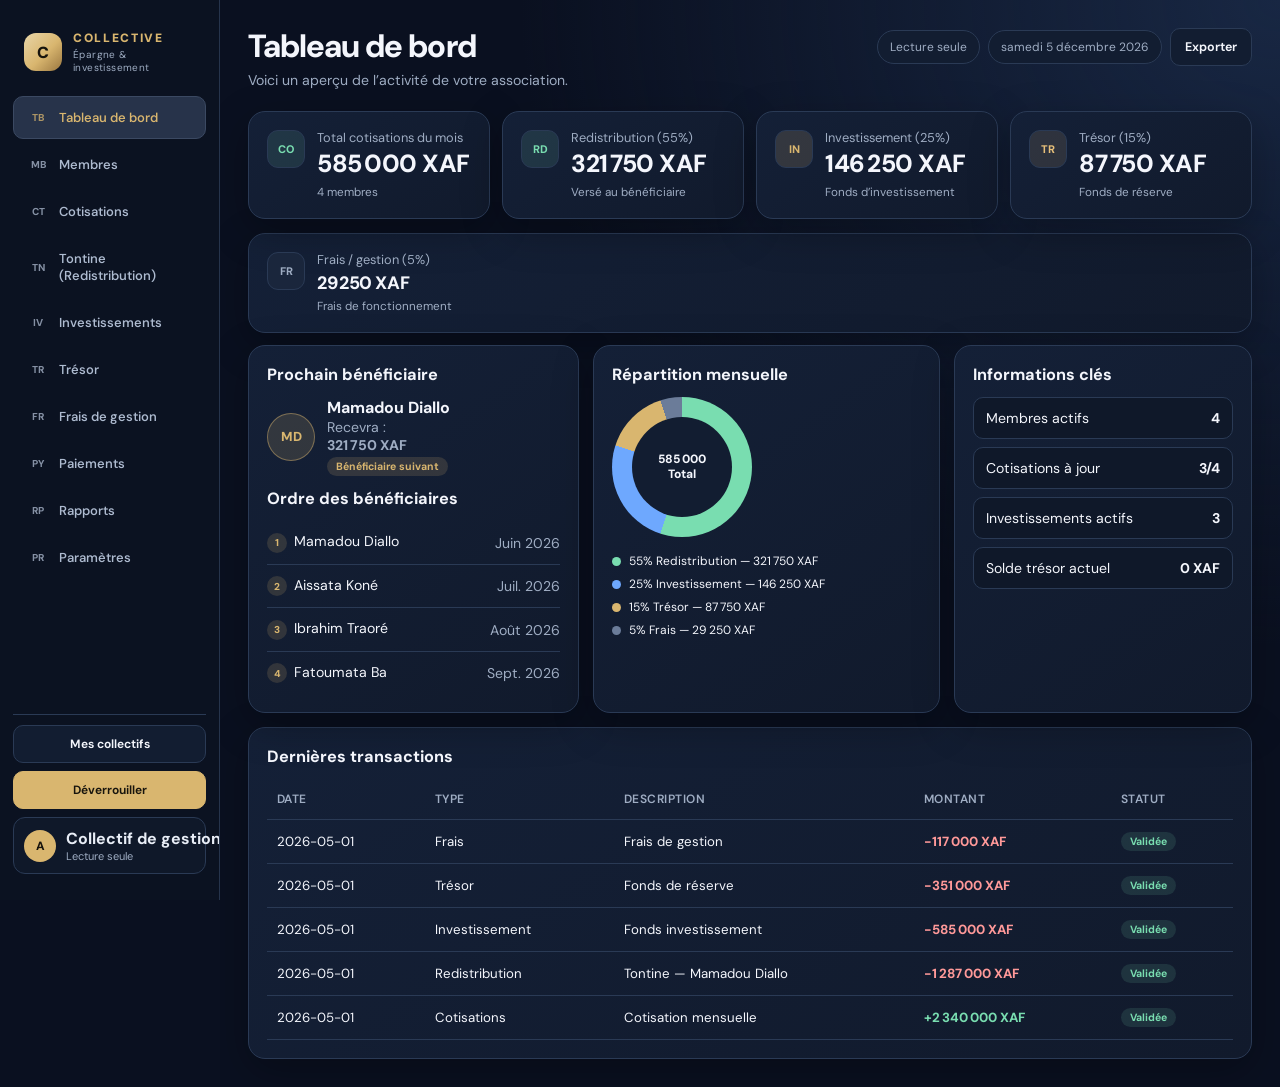
==== commit 90028457: "Wire landing and app to hub; per-collective data isolation" ====
--- a/app.html
+++ b/app.html
@@ -3,7 +3,7 @@
 <head>
   <meta charset="utf-8">
   <meta name="viewport" content="width=device-width,initial-scale=1">
-  <meta name="theme-color" content="#0d1524">
+  <meta name="theme-color" content="#0a1020">
   <title>COLLECTIVE — Espace de gestion</title>
   <link rel="stylesheet" href="style.css">
   <link href="https://fonts.googleapis.com/css2?family=DM+Sans:wght@400;500;600;700&display=swap" rel="stylesheet">
@@ -31,7 +31,7 @@
         <button class="nav-item" data-page="settings"><span class="ico">PR</span> Paramètres</button>
       </nav>
       <div class="sidebar-foot">
-        <a href="index.html" class="side-link">Retour accueil</a>
+        <a href="hub.html" class="side-link">Mes collectifs</a>
         <button class="side-btn" id="toggleLockBtn">Déverrouiller</button>
         <div class="admin-chip">
           <span class="av">A</span>
--- a/style.css
+++ b/style.css
@@ -1,185 +1,205 @@
 :root{
-  --primary:#1e4fd6;
-  --primary-soft:#e8efff;
-  --sidebar:#0b1f4a;
-  --sidebar-2:#0e2a5c;
-  --bg:#f4f7fc;
-  --card:#ffffff;
-  --text:#14213d;
-  --muted:#6b7a99;
-  --line:#e6ebf5;
-  --ok:#12b886;
-  --ok-soft:#e6f8f1;
-  --warn:#f59f00;
-  --danger:#e03131;
-  --blue:#228be6;
-  --yellow:#fab005;
-  --radius:16px;
-  --shadow:0 8px 24px rgba(20,33,61,.06);
-  --font:Inter,system-ui,sans-serif;
+  --primary:#d9b66f;
+  --primary-soft:rgba(217,182,111,.16);
+  --primary-text:#e8d5a8;
+  --sidebar:#0b1221;
+  --sidebar-2:#0a1020;
+  --bg:#0a1020;
+  --card:#121d31;
+  --text:#f4f6fc;
+  --muted:#9fadc3;
+  --line:#2a3a55;
+  --ok:#79ddb0;
+  --ok-soft:rgba(121,221,176,.12);
+  --danger:#ff9999;
+  --warn:#e8c07a;
+  --chart-2:#6ea8fe;
+  --chart-3:#d9b66f;
+  --chart-4:#6b7c99;
+  --radius:17px;
+  --shadow:0 12px 40px rgba(0,0,0,.28);
+  --font:-apple-system,BlinkMacSystemFont,"Segoe UI","DM Sans",system-ui,sans-serif;
+  color-scheme:dark;
 }
 *{box-sizing:border-box}
-html,body{margin:0;min-height:100%;font-family:var(--font);color:var(--text);background:var(--bg)}
+html,body{margin:0;min-height:100%;font-family:var(--font);color:var(--text);background:radial-gradient(ellipse at top right,#182743 0,transparent 42%),var(--bg)}
 button,input,select,textarea{font:inherit;color:inherit}
 button{cursor:pointer;border:0;background:none}
 a{color:var(--primary);text-decoration:none}
-.app-shell{display:grid;grid-template-columns:250px 1fr;min-height:100vh}
+.app-shell{display:grid;grid-template-columns:220px 1fr;min-height:100vh;max-width:1440px;margin:0 auto}
 .sidebar{
-  background:linear-gradient(180deg,var(--sidebar),var(--sidebar-2));
-  color:#e8eefc;padding:20px 14px;display:flex;flex-direction:column;gap:18px;
-  position:sticky;top:0;height:100vh;
-}
-.brand{display:flex;align-items:center;gap:12px;padding:6px 8px 10px}
+  background:var(--sidebar);border-right:1px solid #26344c;
+  color:#e8edf6;padding:26px 13px;display:flex;flex-direction:column;gap:8px;
+  position:sticky;top:0;height:100vh;overflow:hidden;
+}
+.brand{display:flex;align-items:center;gap:11px;padding:4px 11px 14px;min-width:0}
 .brand-mark{
-  width:42px;height:42px;border-radius:12px;background:#fff;color:var(--sidebar);
-  display:grid;place-items:center;font-weight:800;font-size:18px;
-}
-.brand b{display:block;font-size:14px;letter-spacing:.04em}
-.brand small{display:block;font-size:11px;color:#9db0d4;margin-top:2px}
-nav{display:flex;flex-direction:column;gap:4px;flex:1;overflow:auto}
+  width:38px;height:38px;border-radius:12px;flex-shrink:0;
+  background:linear-gradient(135deg,#e8d5a8,#d9b66f 55%,#9a7740);
+  color:#17140d;display:grid;place-items:center;font-weight:900;font-size:16px;
+}
+.brand b{display:block;font-size:12px;letter-spacing:.14em;color:var(--primary);font-weight:900}
+.brand small{display:block;font-size:10px;color:var(--muted);margin-top:2px;letter-spacing:.04em}
+nav{display:flex;flex-direction:column;gap:4px;flex:1;overflow:auto;min-height:0}
 .nav-item{
-  display:flex;align-items:center;gap:10px;padding:11px 12px;border-radius:12px;
-  color:#b7c6e6;text-align:left;font-size:13px;font-weight:500;
-}
-.nav-item span{width:18px;text-align:center;opacity:.9}
-.nav-item:hover{background:rgba(255,255,255,.06);color:#fff}
-.nav-item.active{background:var(--primary);color:#fff;box-shadow:0 8px 18px rgba(30,79,214,.35)}
-.sidebar-foot{display:grid;gap:8px}
+  display:flex;align-items:center;gap:10px;padding:12px 13px;border-radius:10px;
+  color:#aebbd0;text-align:left;font-size:13px;font-weight:550;min-width:0;border:1px solid transparent;
+}
+.nav-item span.ico{
+  width:22px;flex-shrink:0;text-align:center;font-size:10px;font-weight:800;opacity:.75;
+}
+.nav-item:hover{background:#1a263c;color:#fff}
+.nav-item.active{background:#27334a;color:var(--primary);border-color:#3b4962}
+.nav-item.active span.ico{color:var(--primary)}
+.sidebar-foot{display:grid;gap:8px;flex-shrink:0;padding-top:10px;border-top:1px solid var(--line)}
 .side-link,.side-btn{
-  display:block;text-align:center;padding:10px;border-radius:12px;font-size:13px;font-weight:600;
-  background:rgba(255,255,255,.08);color:#fff;
-}
-.side-btn{background:var(--primary)}
+  display:block;text-align:center;padding:10px;border-radius:10px;font-size:12px;font-weight:650;
+  background:var(--card);color:var(--text);border:1px solid var(--line);
+}
+.side-btn{background:var(--primary);border-color:var(--primary);color:#17140d}
 .admin-chip{
   display:flex;align-items:center;gap:10px;padding:10px;border-radius:12px;
-  background:rgba(255,255,255,.06);
+  background:#0f1829;min-width:0;border:1px solid var(--line);
 }
 .admin-chip .av{
-  width:34px;height:34px;border-radius:50%;background:#fff;color:var(--sidebar);
-  display:grid;place-items:center;font-weight:700;
-}
-.admin-chip b,.admin-chip small{display:block}
-.admin-chip small{color:#9db0d4;font-size:11px}
-.main{padding:22px 28px 40px;min-width:0}
-.topbar{display:flex;justify-content:space-between;gap:16px;align-items:flex-start;margin-bottom:18px}
-.topbar h1{margin:0;font-size:26px;font-weight:800}
-.sub{margin:6px 0 0;color:var(--muted);font-size:14px}
-.top-actions{display:flex;gap:8px;flex-wrap:wrap;align-items:center}
+  width:32px;height:32px;border-radius:50%;background:var(--primary);color:#17140d;
+  display:grid;place-items:center;font-weight:800;flex-shrink:0;font-size:12px;
+}
+.admin-chip b,.admin-chip small{display:block;overflow:hidden;text-overflow:ellipsis;white-space:nowrap}
+.admin-chip small{color:var(--muted);font-size:11px}
+.main{padding:28px;min-width:0;overflow-x:hidden}
+.topbar{display:flex;justify-content:space-between;gap:14px;align-items:flex-start;margin-bottom:22px}
+.topbar h1{margin:0;font-size:clamp(1.5rem,3vw,2rem);font-weight:800;letter-spacing:-.03em;line-height:1.15}
+.sub{margin:6px 0 0;color:var(--muted);font-size:.88rem;max-width:560px}
+.top-actions{display:flex;gap:8px;flex-wrap:wrap;align-items:center;justify-content:flex-end}
 .pill{
-  background:#fff;border:1px solid var(--line);border-radius:999px;
-  padding:8px 12px;font-size:12px;color:var(--muted);
-}
-.pill.edit{background:var(--primary-soft);color:var(--primary);border-color:transparent;font-weight:700}
+  background:var(--card);border:1px solid var(--line);border-radius:999px;
+  padding:8px 12px;font-size:12px;color:var(--muted);white-space:nowrap;
+}
+.pill.edit{background:var(--primary-soft);color:var(--primary-text);border-color:transparent;font-weight:700}
 .btn{
-  display:inline-flex;align-items:center;gap:8px;padding:10px 14px;border-radius:12px;
-  font-weight:600;font-size:13px;
-}
-.btn-light{background:#fff;border:1px solid var(--line)}
-.btn-primary{background:var(--primary);color:#fff}
-.btn-danger{background:#ffe3e3;color:var(--danger)}
-.btn-ghost{color:var(--muted)}
+  display:inline-flex;align-items:center;gap:6px;padding:10px 14px;border-radius:10px;
+  font-weight:650;font-size:12.5px;white-space:nowrap;border:1px solid var(--line);
+  background:var(--card);color:var(--text);
+}
+.btn:hover{filter:brightness(1.1)}
+.btn-light{background:var(--card)}
+.btn-primary{background:var(--primary);border-color:var(--primary);color:#17140d}
+.btn-danger{background:#3a2228;border-color:#79434b;color:var(--danger)}
+.btn-ghost{background:transparent;border-color:transparent;color:var(--muted)}
 .btn:disabled{opacity:.45;cursor:not-allowed}
-.stats{display:grid;grid-template-columns:repeat(4,minmax(0,1fr));gap:14px;margin-bottom:14px}
+.stats{display:grid;grid-template-columns:repeat(4,minmax(0,1fr));gap:12px;margin-bottom:14px}
 .card{
-  background:var(--card);border:1px solid var(--line);border-radius:var(--radius);
-  padding:16px;box-shadow:var(--shadow);
-}
-.stat{display:flex;gap:12px;align-items:flex-start}
+  background:linear-gradient(145deg,#142037,#111a2c);border:1px solid var(--line);
+  border-radius:var(--radius);padding:18px;box-shadow:var(--shadow);min-width:0;
+}
+.stat{display:flex;gap:12px;align-items:flex-start;min-width:0}
 .stat .ico{
-  width:40px;height:40px;border-radius:12px;display:grid;place-items:center;font-size:16px;flex-shrink:0;
+  width:38px;height:38px;border-radius:11px;display:grid;place-items:center;
+  font-size:11px;font-weight:800;flex-shrink:0;border:1px solid var(--line);
 }
 .stat .ico.g{background:var(--ok-soft);color:var(--ok)}
 .stat .ico.b{background:var(--primary-soft);color:var(--primary)}
-.stat .ico.y{background:#fff3bf;color:#e67700}
-.stat .ico.p{background:#f3f0ff;color:#7048e8}
-.stat-label{font-size:12px;color:var(--muted);margin-bottom:4px}
-.stat-value{font-size:22px;font-weight:800;letter-spacing:-.02em}
-.stat-sub{font-size:12px;color:var(--muted);margin-top:4px}
-.grid-3{display:grid;grid-template-columns:1fr 1.1fr .9fr;gap:14px;margin-bottom:14px}
-.grid-2{display:grid;grid-template-columns:1.3fr .7fr;gap:14px;margin-bottom:14px}
-.section-title{margin:0 0 12px;font-size:15px;font-weight:700}
-.muted{color:var(--muted);font-size:13px}
-.beneficiary{display:flex;gap:12px;align-items:center;margin-bottom:14px}
+.stat .ico.y{background:rgba(232,192,122,.12);color:var(--warn)}
+.stat .ico.p{background:#1a263c;color:var(--muted)}
+.stat-label{font-size:.8rem;color:var(--muted);margin-bottom:4px;line-height:1.3}
+.stat-value{font-size:clamp(1.1rem,2vw,1.55rem);font-weight:800;letter-spacing:-.02em;line-height:1.15;word-break:break-word}
+.stat-sub{font-size:.73rem;color:var(--muted);margin-top:5px}
+.grid-3{display:grid;grid-template-columns:1fr 1.05fr .9fr;gap:14px;margin-bottom:14px}
+.grid-2{display:grid;grid-template-columns:1.25fr .75fr;gap:14px;margin-bottom:14px}
+.section-title{margin:0 0 12px;font-size:1.02rem;font-weight:700}
+.muted{color:var(--muted);font-size:.88rem}
+.beneficiary{display:flex;gap:12px;align-items:center;margin-bottom:12px;min-width:0}
 .avatar-lg{
-  width:52px;height:52px;border-radius:50%;background:#dbe4ff;
-  display:grid;place-items:center;font-weight:800;color:var(--primary);
-}
-.beneficiary b{display:block}
-.badge{display:inline-flex;padding:4px 10px;border-radius:999px;font-size:11px;font-weight:700}
+  width:48px;height:48px;border-radius:50%;background:var(--primary-soft);
+  display:grid;place-items:center;font-weight:800;color:var(--primary);flex-shrink:0;font-size:13px;
+  border:1px solid color-mix(in srgb,var(--primary),transparent 55%);
+}
+.beneficiary b{display:block;overflow:hidden;text-overflow:ellipsis}
+.badge{
+  display:inline-flex;padding:3px 9px;border-radius:999px;font-size:10.5px;font-weight:700;
+  max-width:100%;overflow:hidden;text-overflow:ellipsis;white-space:nowrap;
+}
 .badge-ok{background:var(--ok-soft);color:var(--ok)}
-.badge-warn{background:#fff3bf;color:#e67700}
+.badge-warn{background:rgba(232,192,122,.14);color:var(--warn)}
 .badge-info{background:var(--primary-soft);color:var(--primary)}
-.badge-soft{background:#f1f3f5;color:#495057}
+.badge-soft{background:#1a263c;color:var(--muted)}
 .order-list{list-style:none;margin:0;padding:0}
 .order-list li{
-  display:flex;justify-content:space-between;gap:10px;padding:10px 0;
-  border-bottom:1px solid var(--line);font-size:13px;
+  display:flex;justify-content:space-between;align-items:center;gap:10px;padding:11px 0;
+  border-bottom:1px solid var(--line);font-size:.88rem;min-width:0;
 }
 .order-list li:last-child{border-bottom:0}
+.order-list li > span:first-child{min-width:0;overflow:hidden;text-overflow:ellipsis;white-space:nowrap}
 .order-list .n{
-  width:22px;height:22px;border-radius:50%;background:var(--primary-soft);color:var(--primary);
-  display:inline-grid;place-items:center;font-size:11px;font-weight:800;margin-right:8px;
-}
-.donut-wrap{display:flex;align-items:center;gap:18px;flex-wrap:wrap}
+  width:20px;height:20px;border-radius:50%;background:var(--primary-soft);color:var(--primary);
+  display:inline-grid;place-items:center;font-size:10px;font-weight:800;margin-right:7px;
+}
+.donut-wrap{display:flex;align-items:center;gap:16px;flex-wrap:wrap}
 .donut{
-  width:150px;height:150px;border-radius:50%;
-  background:conic-gradient(var(--ok) 0 var(--p1), var(--primary) var(--p1) var(--p2), var(--yellow) var(--p2) var(--p3), #ced4da var(--p3) 100%);
+  width:140px;height:140px;border-radius:50%;
+  background:conic-gradient(var(--ok) 0 var(--p1), var(--chart-2) var(--p1) var(--p2), var(--chart-3) var(--p2) var(--p3), var(--chart-4) var(--p3) 100%);
   position:relative;flex-shrink:0;
 }
 .donut::after{
   content:attr(data-center);
-  position:absolute;inset:22px;background:#fff;border-radius:50%;
-  display:grid;place-items:center;text-align:center;font-weight:800;font-size:14px;line-height:1.2;color:var(--text);
-  white-space:pre-line;
-}
-.legend{display:grid;gap:8px;font-size:13px}
-.legend div{display:flex;align-items:center;gap:8px}
-.dot{width:10px;height:10px;border-radius:50%}
-.dot.g{background:var(--ok)}.dot.b{background:var(--primary)}.dot.y{background:var(--yellow)}.dot.gr{background:#ced4da}
-.info-list{display:grid;gap:12px}
+  position:absolute;inset:20px;background:var(--card);border-radius:50%;
+  display:grid;place-items:center;text-align:center;font-weight:800;font-size:12px;line-height:1.25;color:var(--text);
+  white-space:pre-line;padding:4px;
+}
+.legend{display:grid;gap:7px;font-size:12px;min-width:0}
+.legend div{display:flex;align-items:center;gap:8px;min-width:0}
+.dot{width:9px;height:9px;border-radius:50%;flex-shrink:0}
+.dot.g{background:var(--ok)}.dot.b{background:var(--chart-2)}.dot.y{background:var(--chart-3)}.dot.gr{background:var(--chart-4)}
+.info-list{display:grid;gap:8px}
 .info-list .row{
   display:flex;justify-content:space-between;align-items:center;gap:10px;
-  padding:10px 12px;border-radius:12px;background:#f8faff;font-size:13px;
-}
-table{width:100%;border-collapse:collapse}
-th,td{padding:11px 10px;text-align:left;border-bottom:1px solid var(--line);font-size:13px}
-th{color:var(--muted);font-size:11px;text-transform:uppercase;letter-spacing:.04em;font-weight:700}
-.pos{color:var(--ok);font-weight:700}.neg{color:var(--danger);font-weight:700}
-.chart-box{height:220px;position:relative}
+  padding:11px 12px;border-radius:10px;background:#0f1829;font-size:.88rem;min-width:0;border:1px solid var(--line);
+}
+.info-list .row span{overflow:hidden;text-overflow:ellipsis}
+.info-list .row b{flex-shrink:0;text-align:right}
+.table-wrap{overflow-x:auto;-webkit-overflow-scrolling:touch}
+table{width:100%;border-collapse:collapse;min-width:520px;font-size:.83rem}
+th,td{padding:12px 10px;text-align:left;border-bottom:1px solid var(--line);vertical-align:middle}
+th{color:var(--muted);font-size:.75rem;text-transform:uppercase;letter-spacing:.04em;font-weight:600;white-space:nowrap}
+td{word-break:break-word}
+.pos{color:var(--ok);font-weight:750}.neg{color:var(--danger);font-weight:750}
+.chart-box{height:200px;position:relative}
 .line-chart{width:100%;height:100%}
-.toolbar{display:flex;gap:10px;flex-wrap:wrap;margin-bottom:12px}
-.search{flex:1;min-width:180px;border:1px solid var(--line);border-radius:12px;padding:10px 12px;background:#fff}
-.form-grid{display:grid;grid-template-columns:1fr 1fr;gap:12px}
-.field{display:grid;gap:6px}
+.toolbar{display:flex;gap:10px;flex-wrap:wrap;margin-bottom:12px;align-items:center}
+.search{flex:1;min-width:160px;border:1px solid var(--line);border-radius:10px;padding:11px 12px;background:#0a1325;color:var(--text)}
+.form-grid{display:grid;grid-template-columns:1fr 1fr;gap:14px}
+.field{display:grid;gap:6px;min-width:0}
 .field.full{grid-column:1/-1}
-.field label{font-size:12px;color:var(--muted);font-weight:600}
+.field label{font-size:.87rem;color:var(--muted);font-weight:600}
 .field input,.field select,.field textarea{
-  border:1px solid var(--line);border-radius:12px;padding:11px 12px;background:#fff;outline:none;
-}
-.field input:focus,.field select:focus{border-color:var(--primary);box-shadow:0 0 0 3px var(--primary-soft)}
-.themes{display:flex;gap:8px;flex-wrap:wrap}
-.theme-swatch{
-  width:34px;height:34px;border-radius:50%;border:3px solid #fff;
+  border:1px solid var(--line);border-radius:10px;padding:11px 12px;background:#0a1325;outline:none;width:100%;color:var(--text);
+}
+.field input:focus,.field select:focus{outline:2px solid var(--primary);outline-offset:2px}
+.themes,.bg-themes{display:flex;gap:8px;flex-wrap:wrap}
+.theme-swatch,.bg-swatch{
+  width:32px;height:32px;border-radius:50%;border:3px solid var(--card);
   box-shadow:0 0 0 1px var(--line);cursor:pointer;
 }
-.theme-swatch.active{box-shadow:0 0 0 2px var(--primary)}
+.theme-swatch.active,.bg-swatch.active{box-shadow:0 0 0 2px var(--primary)}
 .pay-grid{display:grid;grid-template-columns:repeat(2,minmax(0,1fr));gap:12px}
-.pay-card{padding:16px;border:1px solid var(--line);border-radius:16px;background:#fff}
-.pay-card h3{margin:0 0 4px;font-size:15px}
-.pay-card .num{font-size:20px;font-weight:800;margin:8px 0 4px}
-.pay-card .owner{font-size:12px;color:var(--muted)}
-.modal-backdrop{position:fixed;inset:0;background:rgba(15,23,42,.45);display:grid;place-items:center;z-index:50;padding:16px}
-.modal{width:min(520px,100%);background:#fff;border-radius:18px;padding:20px;box-shadow:var(--shadow)}
-.modal h3{margin:0 0 12px;font-size:18px}
-.modal-actions{display:flex;justify-content:flex-end;gap:8px;margin-top:16px}
+.pay-card{padding:16px;border:1px solid var(--line);border-radius:14px;background:linear-gradient(145deg,#142037,#111a2c);min-width:0}
+.pay-card h3{margin:0 0 4px;font-size:14px}
+.pay-card .num{font-size:18px;font-weight:800;margin:8px 0 4px;word-break:break-word;color:var(--primary)}
+.pay-card .owner{font-size:12px;color:var(--muted);overflow:hidden;text-overflow:ellipsis}
+.modal-backdrop{position:fixed;inset:0;background:rgba(5,10,20,.72);display:grid;place-items:center;z-index:50;padding:16px}
+.modal{width:min(500px,100%);background:var(--card);border:1px solid var(--line);border-radius:16px;padding:18px;box-shadow:var(--shadow);max-height:90vh;overflow:auto}
+.modal h3{margin:0 0 12px;font-size:17px}
+.modal-actions{display:flex;justify-content:flex-end;gap:8px;margin-top:14px;flex-wrap:wrap}
 .toast{
-  position:fixed;right:18px;bottom:18px;z-index:60;background:#14213d;color:#fff;
-  padding:12px 16px;border-radius:12px;transform:translateY(120%);opacity:0;transition:.25s;
-}
-.toast.show{transform:none;opacity:1}
+  position:fixed;left:50%;bottom:20px;z-index:60;background:#e8d6a6;color:#18150e;
+  padding:11px 16px;border-radius:12px;transform:translate(-50%,20px);opacity:0;transition:.2s;
+  font-weight:700;max-width:min(320px,90vw);pointer-events:none;
+}
+.toast.show{transform:translate(-50%,0);opacity:1}
 .notice{
-  background:#fff8e1;border-left:4px solid #fab005;padding:12px 14px;border-radius:0 12px 12px 0;
-  font-size:13px;color:#845c00;margin-bottom:14px;
+  background:#27251e;border-left:3px solid var(--primary);padding:11px 13px;border-radius:5px;
+  font-size:.8rem;color:#e8ddc5;margin-bottom:14px;line-height:1.5;
 }
 @media(max-width:1100px){
   .stats{grid-template-columns:1fr 1fr}
@@ -187,7 +207,11 @@
 }
 @media(max-width:800px){
   .app-shell{grid-template-columns:1fr}
-  .sidebar{position:relative;height:auto}
+  .sidebar{position:relative;height:auto;overflow:visible;border-right:0;border-bottom:1px solid var(--line)}
+  nav{flex-direction:row;flex-wrap:wrap;overflow:visible}
+  .nav-item{flex:1 1 auto;white-space:nowrap}
   .form-grid,.pay-grid{grid-template-columns:1fr}
-  .main{padding:16px}
-}
+  .main{padding:17px 12px}
+  .topbar{flex-direction:column}
+  table{min-width:480px}
+}
